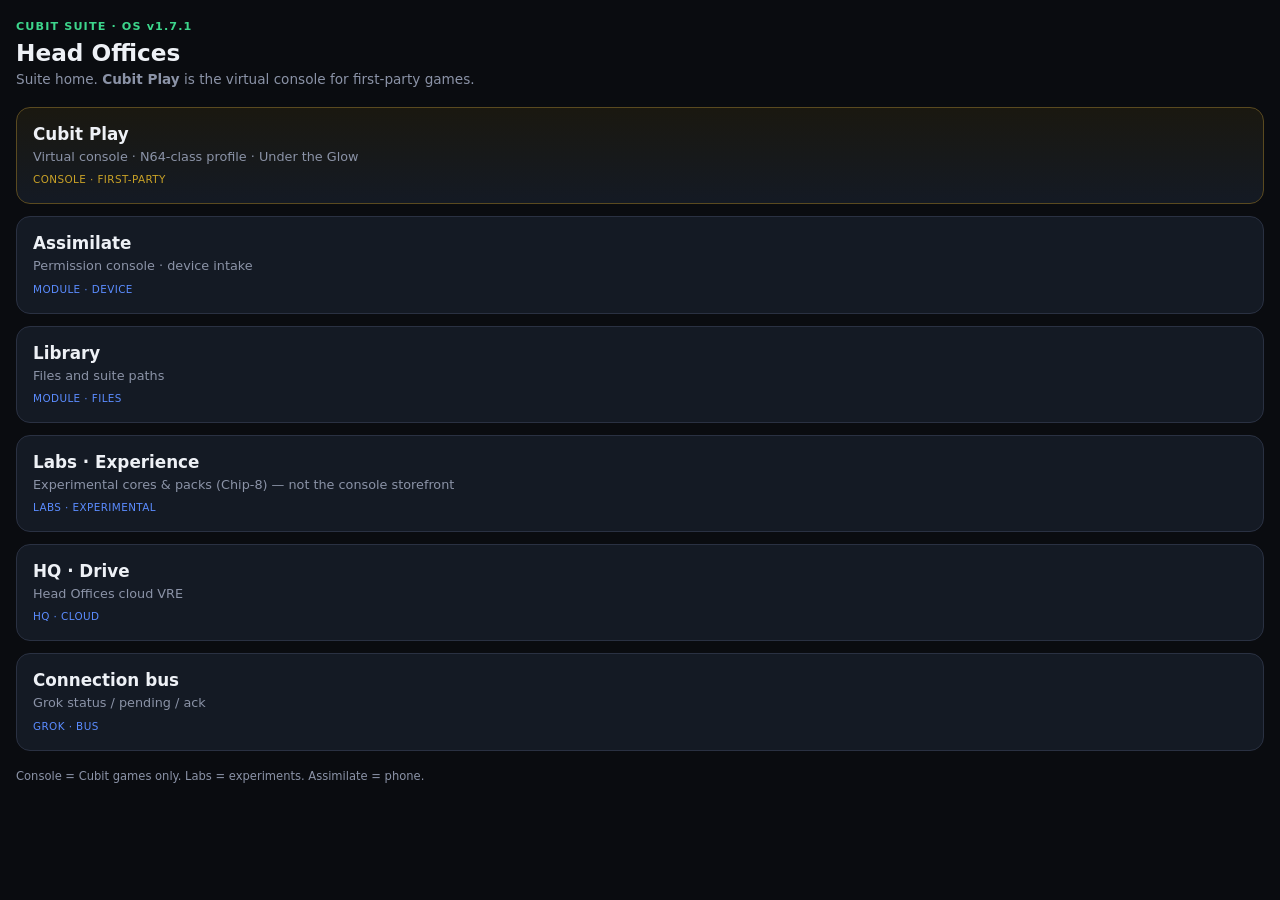
==== app/src/main/assets/index.html @ 98a38458 "feat: Glow 3D Phase 4 alive app/src/main/assets/index.html" ====
<!DOCTYPE html>
<html lang="en">
<head>
  <meta charset="UTF-8" />
  <meta name="viewport" content="width=device-width, initial-scale=1, viewport-fit=cover" />
  <title>Cubit OS</title>
  <style>
    :root { --bg:#0a0c10; --card:#141a24; --line:#2a3142; --text:#eef1f6; --mute:#8b93a7; --ok:#3dd68c; --accent:#5b8cff; --gold:#c9a227; }
    * { box-sizing: border-box; margin: 0; padding: 0; }
    body { font-family: system-ui, sans-serif; background: var(--bg); color: var(--text); min-height: 100dvh; padding: 20px 16px 36px; }
    .brand { color: var(--ok); font-size: 0.7rem; font-weight: 700; letter-spacing: 0.1em; }
    h1 { font-size: 1.45rem; margin: 6px 0 4px; }
    .sub { color: var(--mute); font-size: 0.85rem; margin-bottom: 18px; line-height: 1.4; }
    .grid { display: grid; gap: 12px; }
    .tile {
      background: var(--card); border: 1px solid var(--line); border-radius: 14px;
      padding: 16px; text-align: left; color: var(--text); width: 100%; font: inherit; cursor: pointer;
    }
    .tile.play { border-color: #5a4a20; background: linear-gradient(180deg, #1a1810, #141a24); }
    .tile h2 { font-size: 1.05rem; margin-bottom: 4px; }
    .tile p { color: var(--mute); font-size: 0.8rem; line-height: 1.35; }
    .tag { display: inline-block; margin-top: 8px; font-size: 0.65rem; color: var(--accent); letter-spacing: 0.04em; }
    .tile.play .tag { color: var(--gold); }
    .foot { margin-top: 18px; font-size: 0.72rem; color: var(--mute); }
    #log { margin-top: 10px; font-family: monospace; font-size: 0.72rem; color: var(--mute); white-space: pre-wrap; }
  </style>
</head>
<body>
  <div class="brand">CUBIT SUITE · OS v1.7.1</div>
  <h1>Head Offices</h1>
  <p class="sub">Suite home. <strong>Cubit Play</strong> is the virtual console for first-party games.</p>
  <div class="grid">
    <button type="button" class="tile play" onclick="openMod('play')">
      <h2>Cubit Play</h2>
      <p>Virtual console · N64-class profile · Under the Glow</p>
      <span class="tag">CONSOLE · FIRST-PARTY</span>
    </button>
    <button type="button" class="tile" onclick="openMod('assimilate')">
      <h2>Assimilate</h2>
      <p>Permission console · device intake</p>
      <span class="tag">MODULE · DEVICE</span>
    </button>
    <button type="button" class="tile" onclick="openMod('library')">
      <h2>Library</h2>
      <p>Files and suite paths</p>
      <span class="tag">MODULE · FILES</span>
    </button>
    <button type="button" class="tile" onclick="openMod('labs')">
      <h2>Labs · Experience</h2>
      <p>Experimental cores & packs (Chip-8) — not the console storefront</p>
      <span class="tag">LABS · EXPERIMENTAL</span>
    </button>
    <button type="button" class="tile" onclick="openMod('hq')">
      <h2>HQ · Drive</h2>
      <p>Head Offices cloud VRE</p>
      <span class="tag">HQ · CLOUD</span>
    </button>
    <button type="button" class="tile" onclick="openMod('connection')">
      <h2>Connection bus</h2>
      <p>Grok status / pending / ack</p>
      <span class="tag">GROK · BUS</span>
    </button>
  </div>
  <p class="foot">Console = Cubit games only. Labs = experiments. Assimilate = phone.</p>
  <div id="log"></div>
  <script>
    function log(m){ document.getElementById('log').textContent += m + '\n'; }
    function openMod(id){
      try {
        if (window.CubitOS && window.CubitOS.openModule) {
          window.CubitOS.openModule(id);
          return;
        }
      } catch (e) { log('bridge ' + e); }
      // Web fallback
      if (id === 'play') location.href = 'play/index.html';
      else if (id === 'labs') location.href = 'labs/experience.html';
      else log('Open ' + id + ' (install APK for modules)');
    }
  </script>
</body>
</html>
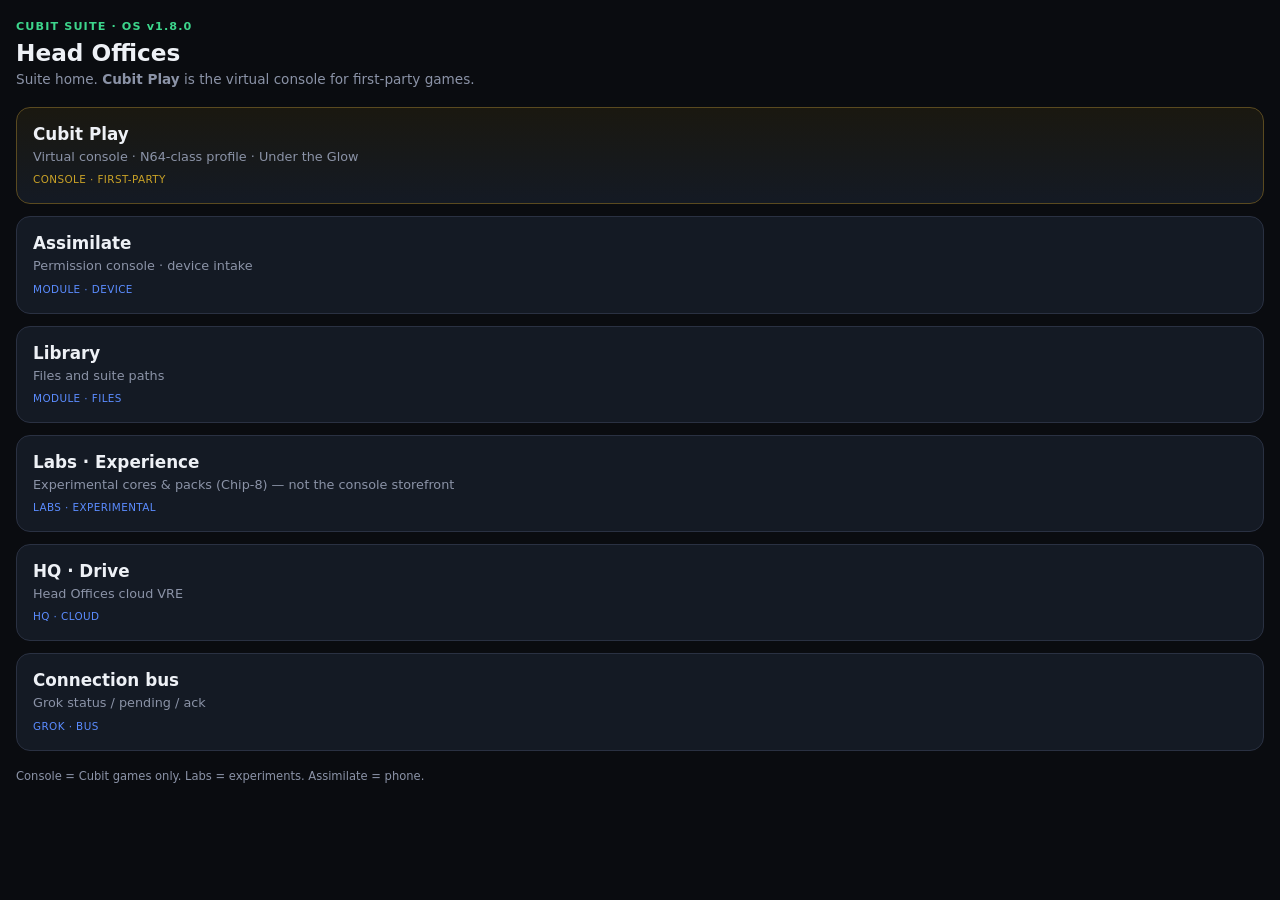
==== commit d7188786: "feat: Under the Glow 3D full house v1.0 app/src/main/assets/index.html" ====
--- a/app/src/main/assets/index.html
+++ b/app/src/main/assets/index.html
@@ -26,7 +26,7 @@
   </style>
 </head>
 <body>
-  <div class="brand">CUBIT SUITE · OS v1.7.1</div>
+  <div class="brand">CUBIT SUITE · OS v1.8.0</div>
   <h1>Head Offices</h1>
   <p class="sub">Suite home. <strong>Cubit Play</strong> is the virtual console for first-party games.</p>
   <div class="grid">
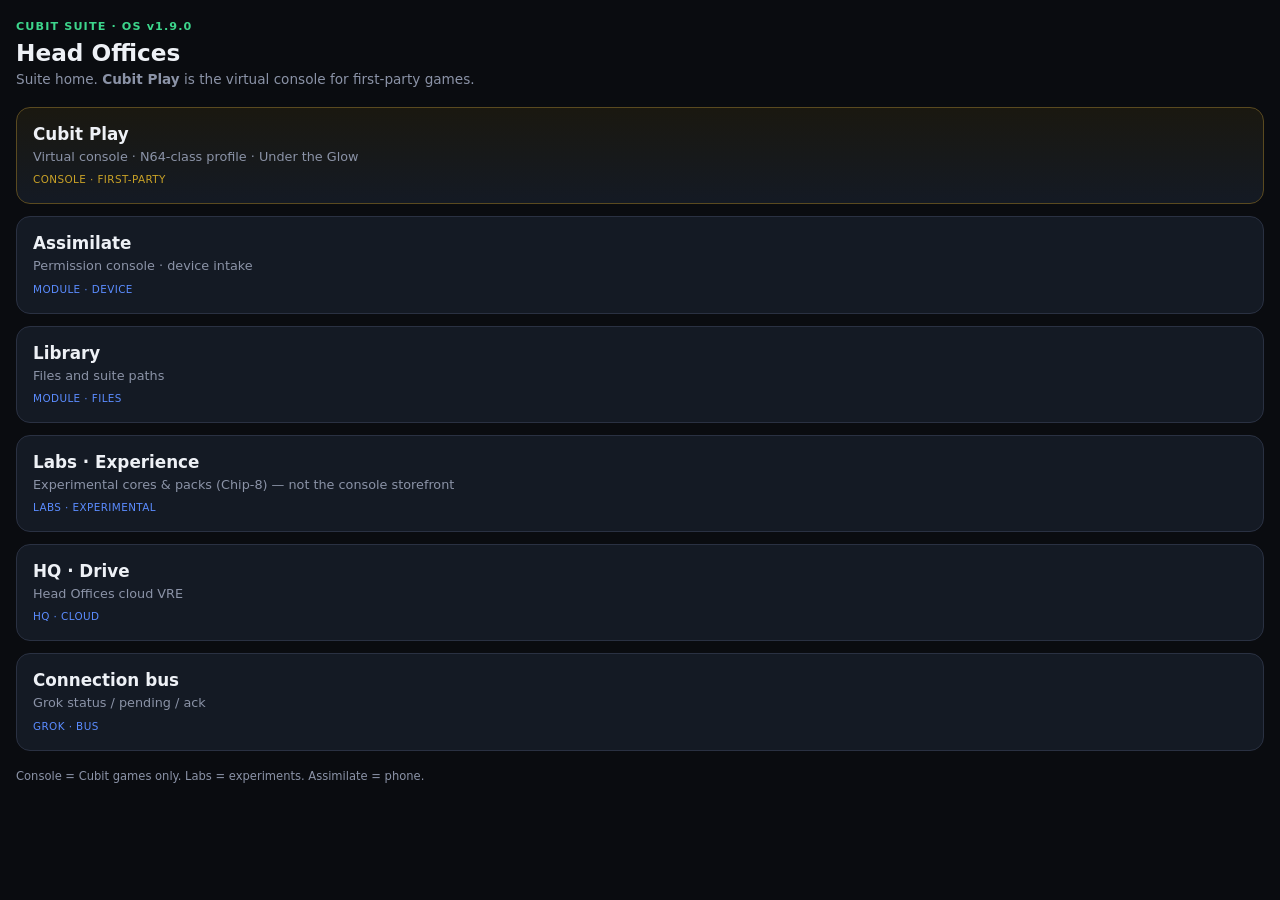
==== commit 36b11b0f: "feat: Tank Wars arcade app/src/main/assets/index.html" ====
--- a/app/src/main/assets/index.html
+++ b/app/src/main/assets/index.html
@@ -26,7 +26,7 @@
   </style>
 </head>
 <body>
-  <div class="brand">CUBIT SUITE · OS v1.8.0</div>
+  <div class="brand">CUBIT SUITE · OS v1.9.0</div>
   <h1>Head Offices</h1>
   <p class="sub">Suite home. <strong>Cubit Play</strong> is the virtual console for first-party games.</p>
   <div class="grid">
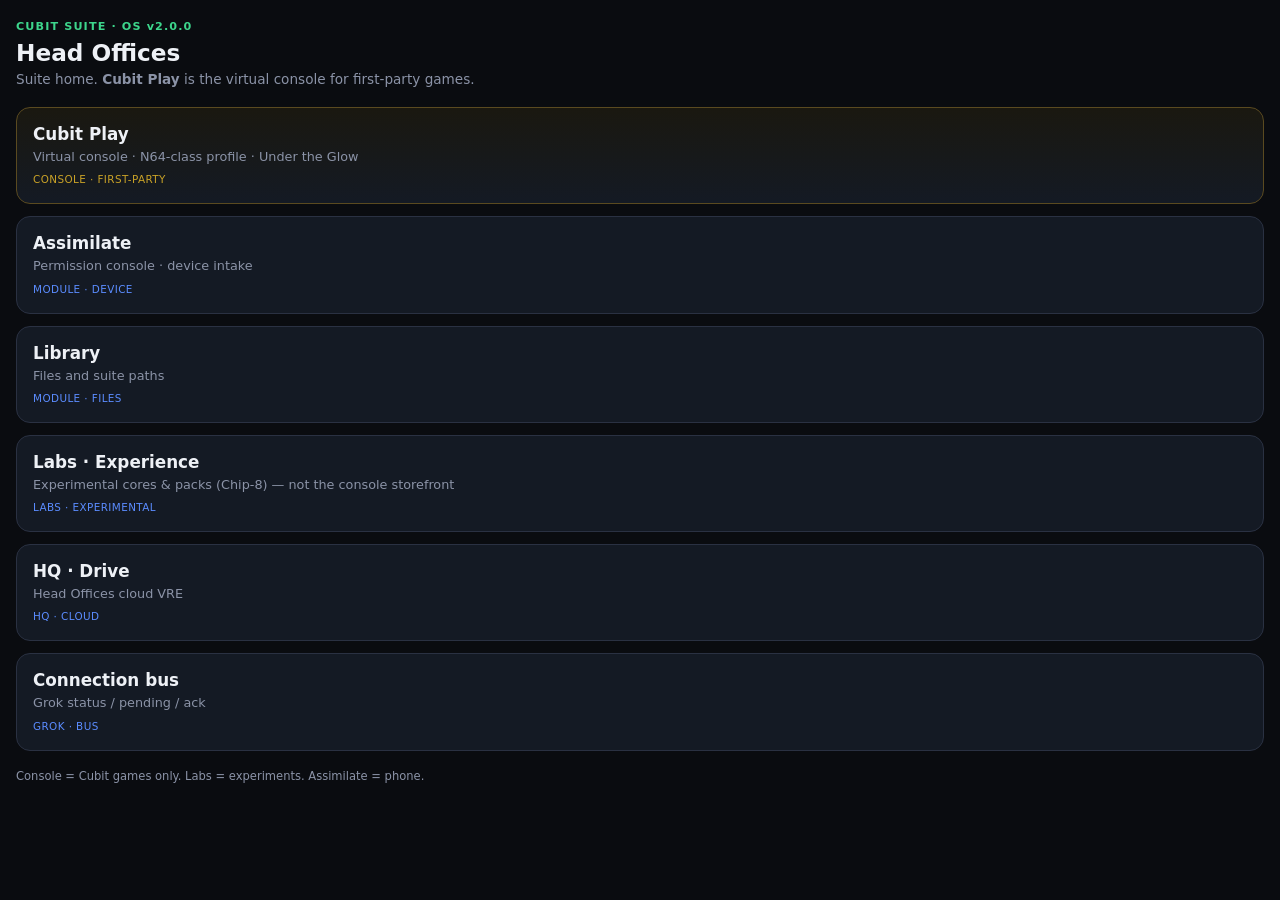
==== commit 5e752201: "feat: Cubit FPS v2 bullet-hell app/src/main/assets/index.html" ====
--- a/app/src/main/assets/index.html
+++ b/app/src/main/assets/index.html
@@ -26,7 +26,7 @@
   </style>
 </head>
 <body>
-  <div class="brand">CUBIT SUITE · OS v1.9.0</div>
+  <div class="brand">CUBIT SUITE · OS v2.0.0</div>
   <h1>Head Offices</h1>
   <p class="sub">Suite home. <strong>Cubit Play</strong> is the virtual console for first-party games.</p>
   <div class="grid">
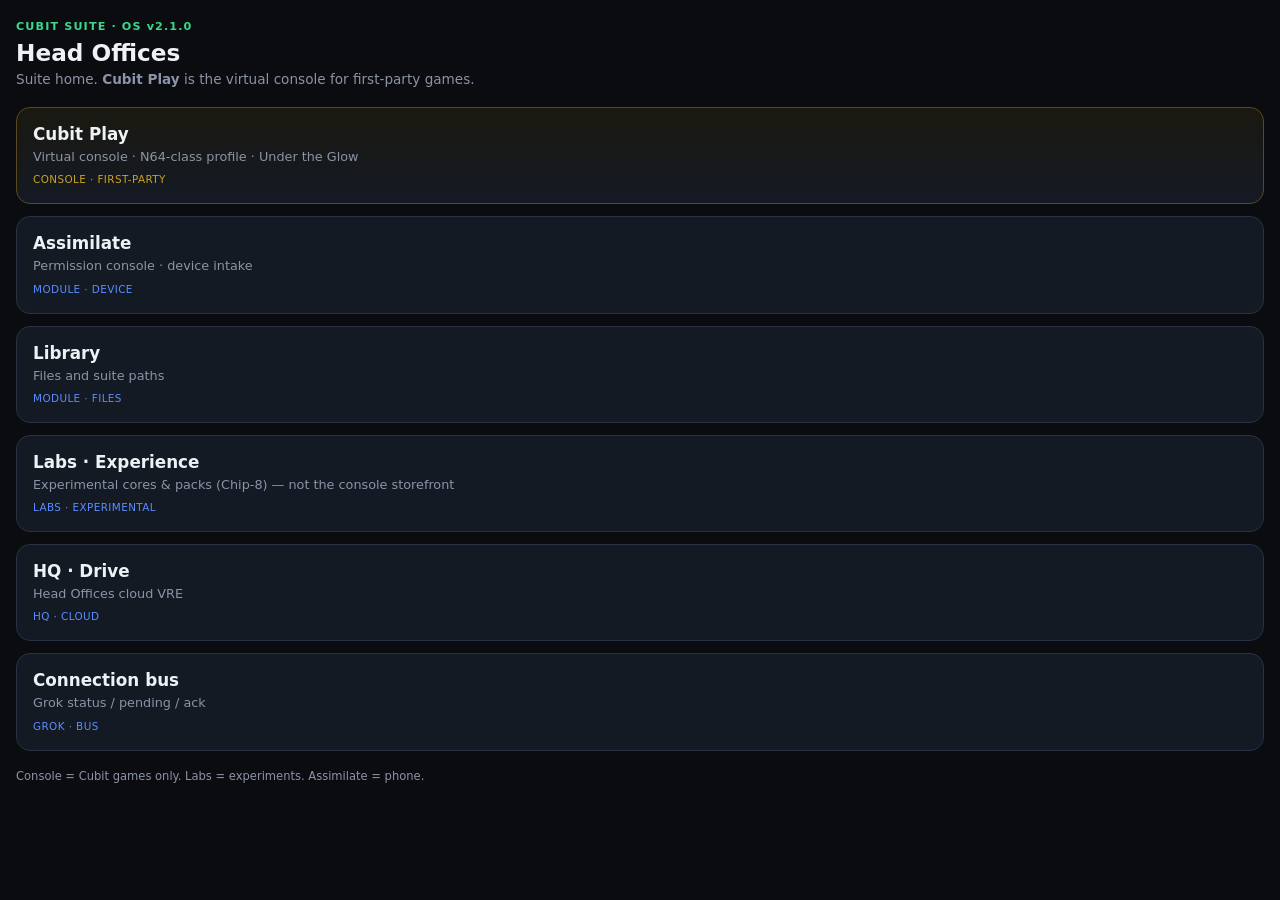
==== commit d5acb0bf: "feat: textured FPS app/src/main/assets/index.html" ====
--- a/app/src/main/assets/index.html
+++ b/app/src/main/assets/index.html
@@ -26,7 +26,7 @@
   </style>
 </head>
 <body>
-  <div class="brand">CUBIT SUITE · OS v2.0.0</div>
+  <div class="brand">CUBIT SUITE · OS v2.1.0</div>
   <h1>Head Offices</h1>
   <p class="sub">Suite home. <strong>Cubit Play</strong> is the virtual console for first-party games.</p>
   <div class="grid">
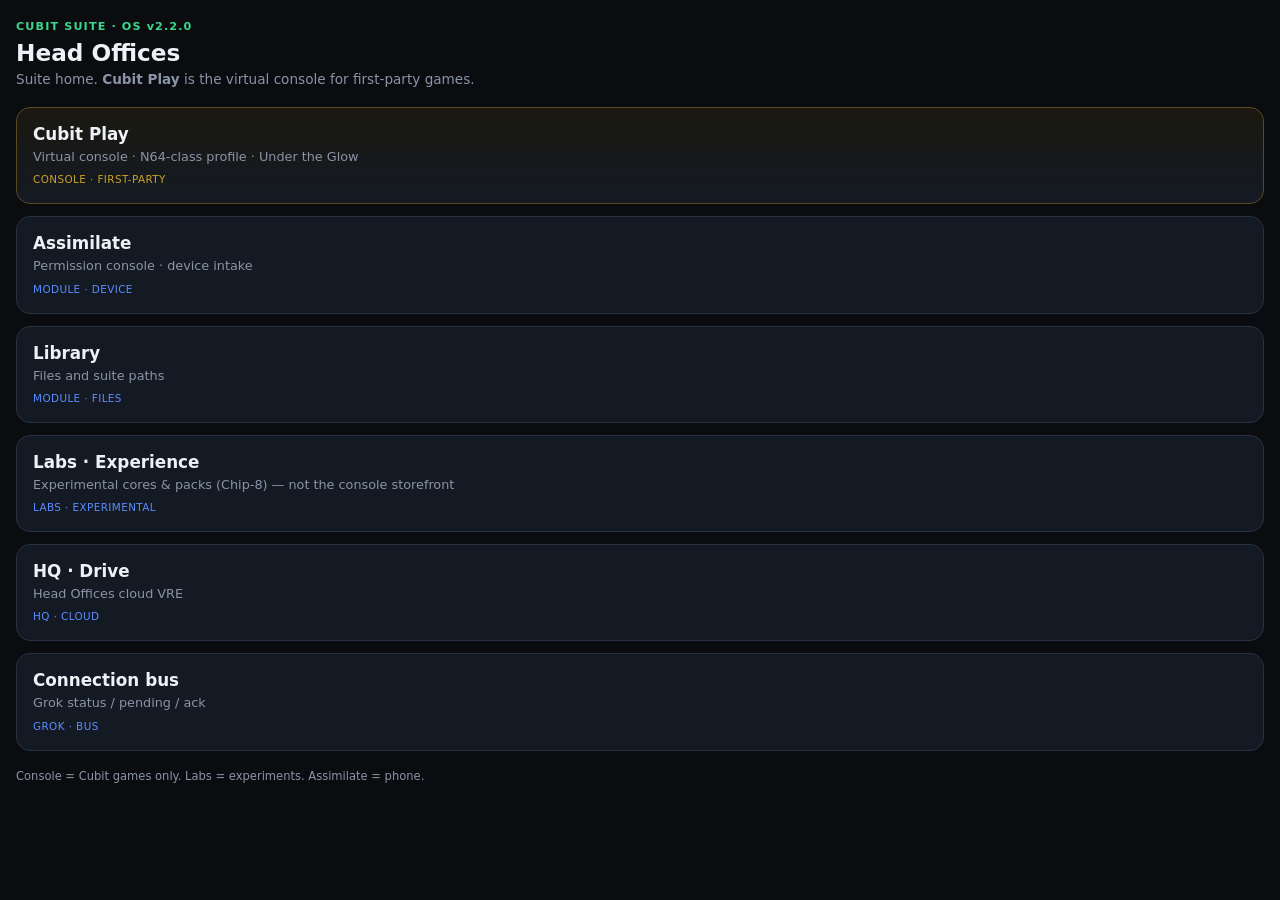
==== commit 33494e2d: "feat: haunted+mobs assets app/src/main/assets/index.html" ====
--- a/app/src/main/assets/index.html
+++ b/app/src/main/assets/index.html
@@ -26,7 +26,7 @@
   </style>
 </head>
 <body>
-  <div class="brand">CUBIT SUITE · OS v2.1.0</div>
+  <div class="brand">CUBIT SUITE · OS v2.2.0</div>
   <h1>Head Offices</h1>
   <p class="sub">Suite home. <strong>Cubit Play</strong> is the virtual console for first-party games.</p>
   <div class="grid">
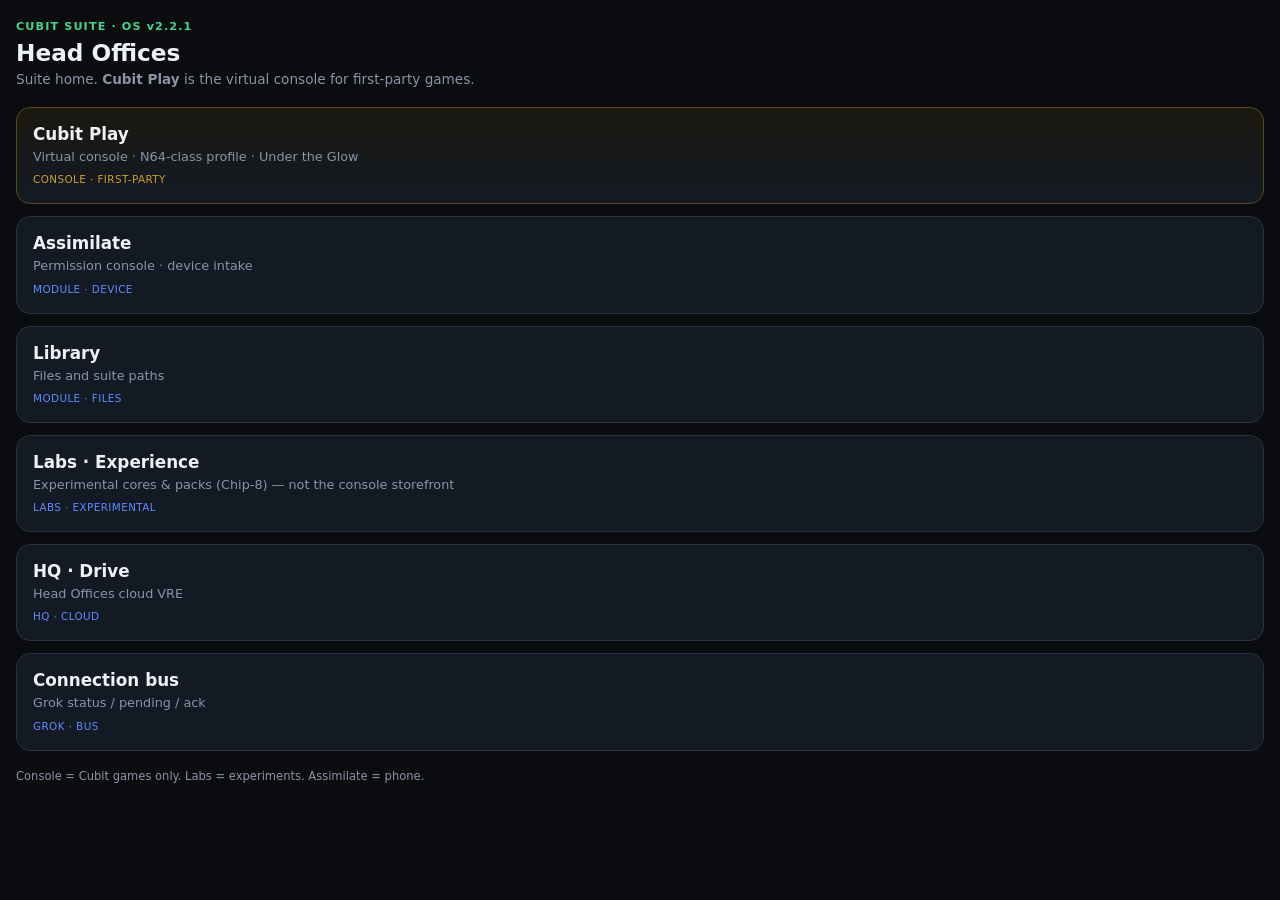
==== commit 91f7ef1e: "feat: Glow open rooms death video index.html" ====
--- a/app/src/main/assets/index.html
+++ b/app/src/main/assets/index.html
@@ -26,7 +26,7 @@
   </style>
 </head>
 <body>
-  <div class="brand">CUBIT SUITE · OS v2.2.0</div>
+  <div class="brand">CUBIT SUITE · OS v2.2.1</div>
   <h1>Head Offices</h1>
   <p class="sub">Suite home. <strong>Cubit Play</strong> is the virtual console for first-party games.</p>
   <div class="grid">
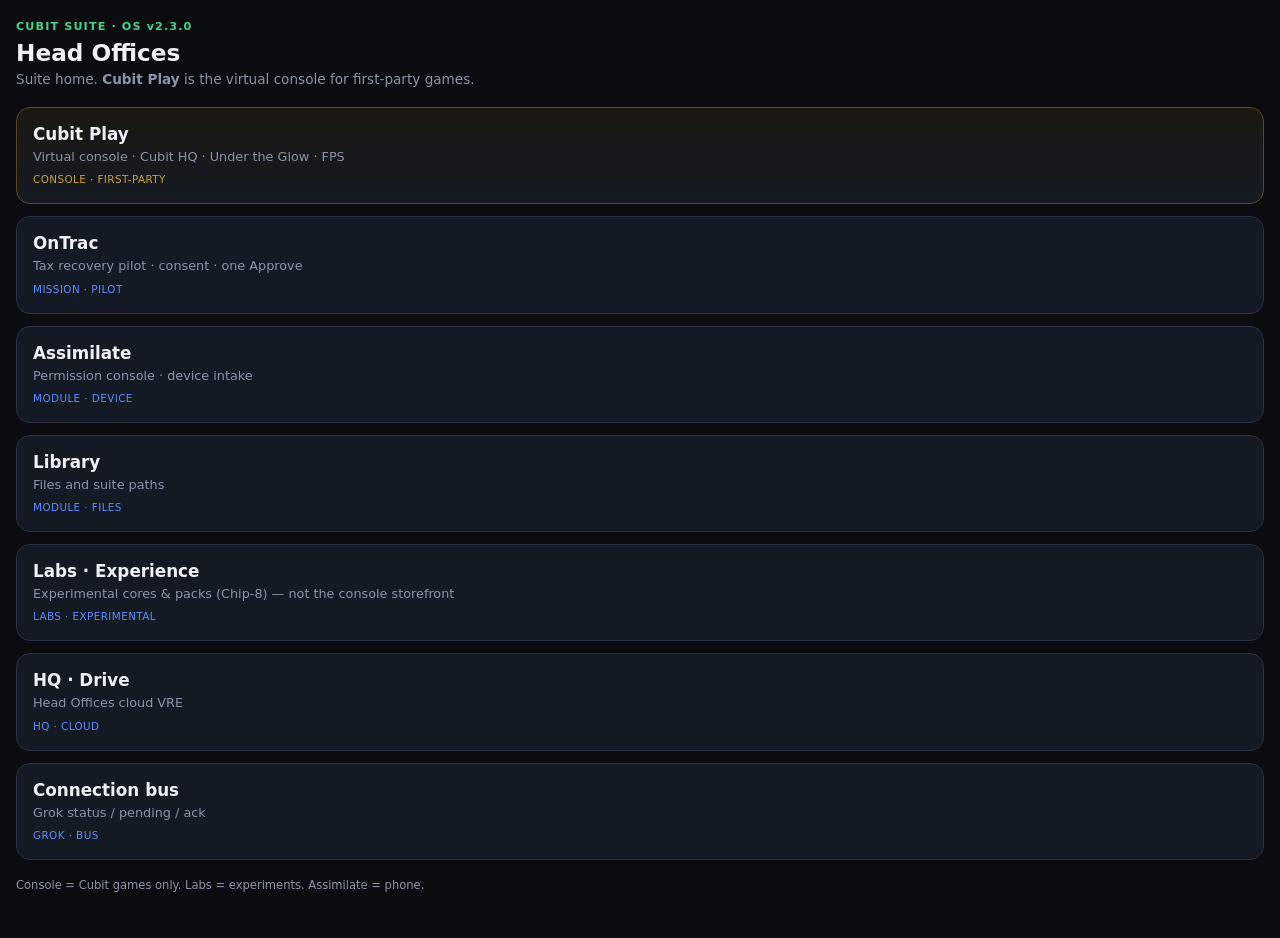
==== commit d2974b18: "feat: OS v2.3.0 HQ+OnTrac merge index.html" ====
--- a/app/src/main/assets/index.html
+++ b/app/src/main/assets/index.html
@@ -26,14 +26,19 @@
   </style>
 </head>
 <body>
-  <div class="brand">CUBIT SUITE · OS v2.2.1</div>
+  <div class="brand">CUBIT SUITE · OS v2.3.0</div>
   <h1>Head Offices</h1>
   <p class="sub">Suite home. <strong>Cubit Play</strong> is the virtual console for first-party games.</p>
   <div class="grid">
     <button type="button" class="tile play" onclick="openMod('play')">
       <h2>Cubit Play</h2>
-      <p>Virtual console · N64-class profile · Under the Glow</p>
+      <p>Virtual console · Cubit HQ · Under the Glow · FPS</p>
       <span class="tag">CONSOLE · FIRST-PARTY</span>
+    </button>
+    <button type="button" class="tile" onclick="openMod('ontrac')">
+      <h2>OnTrac</h2>
+      <p>Tax recovery pilot · consent · one Approve</p>
+      <span class="tag">MISSION · PILOT</span>
     </button>
     <button type="button" class="tile" onclick="openMod('assimilate')">
       <h2>Assimilate</h2>
@@ -74,6 +79,8 @@
       } catch (e) { log('bridge ' + e); }
       // Web fallback
       if (id === 'play') location.href = 'play/index.html';
+      else if (id === 'ontrac') location.href = 'ontrac/index.html';
+      else if (id === 'hq') location.href = 'play/games/hq/index.html';
       else if (id === 'labs') location.href = 'labs/experience.html';
       else log('Open ' + id + ' (install APK for modules)');
     }
